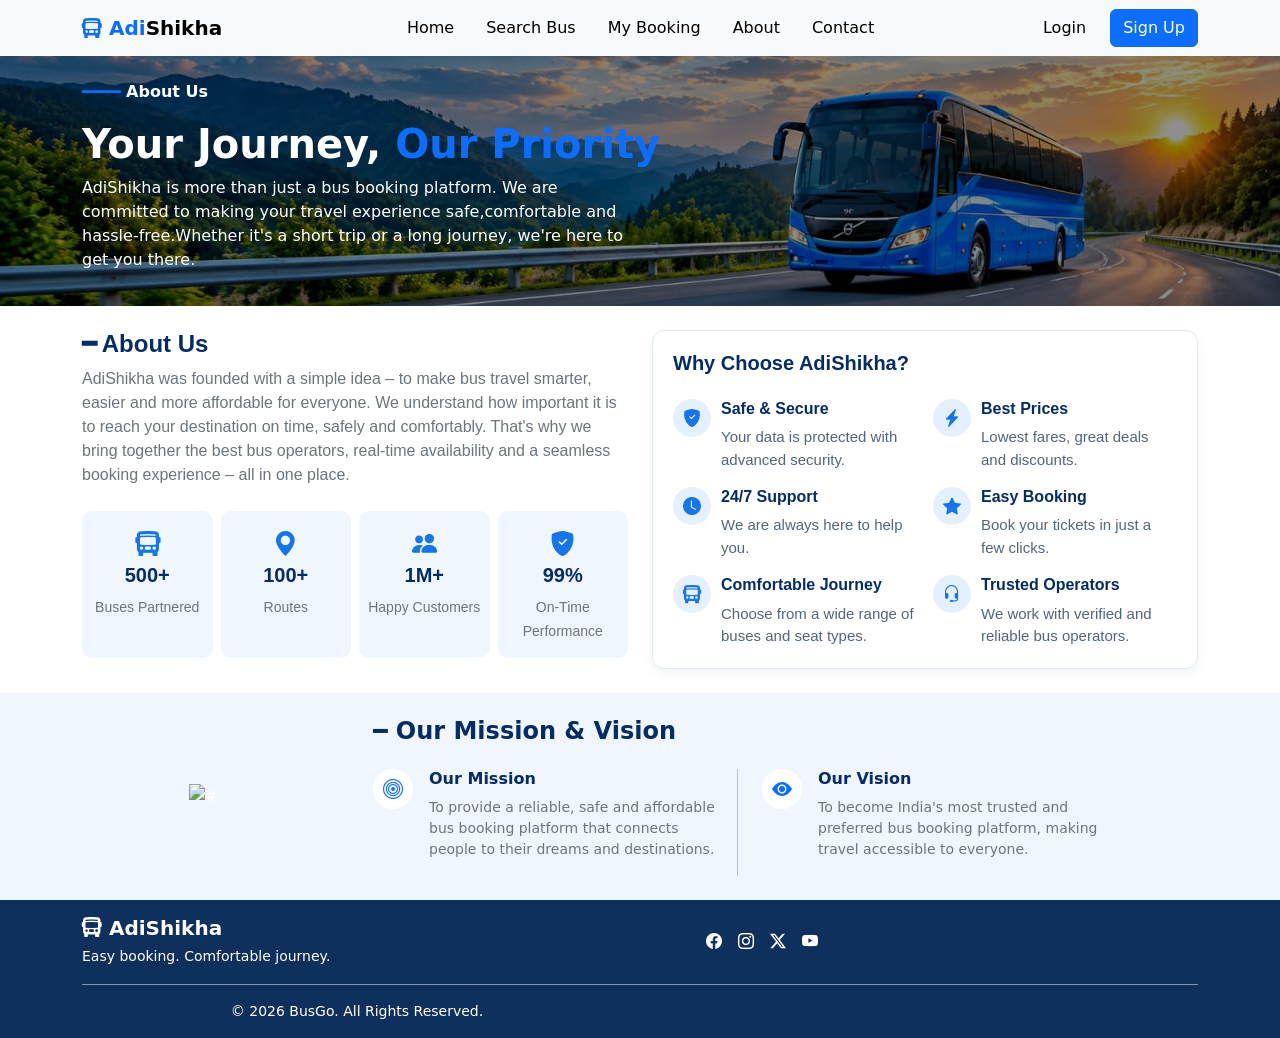
==== about.html @ f7db05e6 "Update code" ====
<!DOCTYPE html>
<html lang="en">
<head>
    <meta charset="UTF-8">
    <meta name="viewport" content="width=device-width, initial-scale=1.0">
    <title>AdiShikha | About</title>
    <link rel="stylesheet" href="about.css">
    <link rel="stylesheet" href="./bootstrap/css/bootstrap.css">
    <link rel="stylesheet" href="./Bootsrapicon/Bootsrapicon/bootstrap-icons.css">
</head>
<body>
    <script src="./bootstrap/js/bootstrap.js"></script>
       
    <nav class="navbar navbar-expand-lg bg-body-tertiary shadow-sm">
        <div class="container">
            <!-- logo -->
            <a class="navbar-brand fs-5 fw-bold" href="#">
                <i class="bi bi-bus-front-fill text-primary"></i>
                <span class="bus text-primary">Adi</span><span class="yatra text-black">Shikha</span>
            </a>

            <!-- navbar -->
            <div class="collapse navbar-collapse" id="navbarMenu">
                <ul class="navbar-nav mx-auto gap-3">
                    <li class="nav-item">
                        <a class="nav-link text-black" href="../index.html">Home</a>
                    </li>
                    <li class="nav-item">
                        <a class="nav-link text-black" href="../searchbus.html">Search Bus</a>
                    </li>
                    <li class="nav-item">
                        <a class="nav-link text-black" href="#">My Booking</a>
                    </li>
                    <li class="nav-item">
                        <a class="nav-link text-black" href="../about.html">About</a>
                    </li>
                    <li class="nav-item">
                        <a class="nav-link text-black" href="#">Contact</a>
                    </li>
                </ul>

                <!-- login,SignUp -->
                <div class="d-flex gap-2 align-items-center">
                    <a href="./Login&Signup/login.html" class="text-black text-decoration-none pb">Login</a>
                    <a href="./Login&Signup/signup.html" class="btn btn-primary ms-3">Sign Up</a>
                </div>
            </div>
        </div>
    </nav>
    <!-- hero section -->
    <div class="hero">
        <div class="container pt-0">
            <div class="text-white fw-Semi-bold">
                <p class="text-primary pt-4 fw-bold">━━━━
                    <span class=" text-white">  About Us</span>
                </p>
                <h1 class="fw-bold ">Your Journey,<span class="text-primary"> Our Priority</span></h1>

                <p>AdiShikha is more than just a bus booking platform. We are 
                committed to making your travel experience safe,comfortable
                and hassle-free.Whether it's a short trip or a long journey,
                we're here to get you there.</p>
            </div>
        </div>
    </div>

<!-- About Us Section -->
<div class="about-section py-4">
  <div class="container">
    <div class="row g-4">

      <!-- Left Side: About Us -->
        <div class="col-lg-6">
            <h2 class=" text-primary-emphasis fw-bold fs-4">━ About Us</h2>

            <p class="text-secondary w-70">
            AdiShikha was founded with a simple idea – to make bus
            travel smarter, easier and more affordable for everyone.
            We understand how important it is to reach your destination
            on time, safely and comfortably. That's why we bring together
            the best bus operators, real-time availability and a seamless
            booking experience – all in one place.
            </p>

        <!-- Statistics Cards -->
        <div class="row g-2 mt-3">

          <div class="col-6 col-md-3">
            <div class="stat-card">
              <i class="bi bi-bus-front-fill"></i>
              <h4 class="text-primary-emphasis fs-5 fw-bold">500+</h4>
              <small class=" text-secondary">Buses Partnered</small>
            </div>
          </div>

          <div class="col-6 col-md-3">
            <div class="stat-card">
              <i class="bi bi-geo-alt-fill"></i>
              <h4 class="text-primary-emphasis fs-5 fw-bold">100+</h4>
              <small class=" text-secondary">Routes</small>
            </div>
          </div>

          <div class="col-6 col-md-3">
            <div class="stat-card">
              <i class="bi bi-people-fill"></i>
              <h4 class="text-primary-emphasis fs-5 fw-bold">1M+</h4>
              <small class=" text-secondary">Happy Customers</small>
            </div>
          </div>

          <div class="col-6 col-md-3">
            <div class="stat-card">
              <i class="bi bi-shield-fill-check"></i>
              <h4 class="text-primary-emphasis fs-5 fw-bold">99%</h4>
              <small class=" text-secondary">On-Time Performance</small>
            </div>
          </div>

          </div>
      </div>

      <!-- Right Side: Why Choose Us -->
      <div class="col-lg-6">
        <div class="choose-card">
          <h3 class="text-primary-emphasis fs-5 fw-bold">Why Choose AdiShikha?</h3>

          <div class="row g-3">

            <div class="col-md-6 pt-3">
              <div class="feature-item">
                <i class="bi bi-shield-fill-check"></i>
                <div>
                  <h3 class="text-primary-emphasis fs-6 fw-bold">Safe & Secure</h3>
                  <p>Your data is protected with advanced security.</p>
                </div>
              </div>
            </div>

            <div class="col-md-6 pt-3">
              <div class="feature-item">
                <i class="bi bi-lightning-charge-fill"></i>
                <div>
                  <h3 class="text-primary-emphasis fs-6 fw-bold">Best Prices</h6>
                  <p>Lowest fares, great deals and discounts.</p>
                </div>
              </div>
            </div>

            <div class="col-md-6">
              <div class="feature-item">
                <i class="bi bi-clock-fill"></i>
                <div>
                  <h3 class="text-primary-emphasis fs-6 fw-bold">24/7 Support</h3>
                  <p>We are always here to help you.</p>
                </div>
              </div>
            </div>

            <div class="col-md-6">
              <div class="feature-item">
                <i class="bi bi-star-fill"></i>
                <div>
                  <h3 class="text-primary-emphasis fs-6 fw-bold">Easy Booking</h3>
                  <p>Book your tickets in just a few clicks.</p>
                </div>
              </div>
            </div>

            <div class="col-md-6">
              <div class="feature-item">
                <i class="bi bi-bus-front-fill"></i>
                <div>
                  <h3 class="text-primary-emphasis fs-6 fw-bold">Comfortable Journey</h3>
                  <p>Choose from a wide range of buses and seat types.</p>
                </div>
              </div>
            </div>

            <div class="col-md-6">
              <div class="feature-item">
                <i class="bi bi-headset"></i>
                <div>
                  <h3 class="text-primary-emphasis fs-6 fw-bold">Trusted Operators</h3>
                  <p>We work with verified and reliable bus operators.</p>
                </div>
              </div>
            </div>
          </div>
        </div>
      </div>
    </div>
  </div>
</div>

<!-- Our Mission & Vision -->
<div class="contant py-4">
  <div class="container">
    <div class="row align-items-center g-5">

      <!-- Bus Image -->
      <div class="col-md-3 text-center">
        <img src="../images/bus.jpeg"
             alt="#"
             class="img-fluid w-100 round-2">
      </div>

      <!-- Mission & Vision -->
      <div class="col-md-8">

        <h2 class="text-primary-emphasis fw-bold fs-4 mb-4">
          ━ Our Mission & Vision
        </h2>

        <div class="row g-4">

          <!-- Mission -->
          <div class="col-md-6">
            <div class="d-flex gap-3 align-items-start">

              <div class="bg-white text-primary rounded-circle
                          d-flex justify-content-center align-items-center
                          flex-shrink-0"
                   style="width:40px; height:40px;">
                <i class="bi bi-bullseye fs-5"></i>
              </div>

              <div>
                <h5 class="text-primary-emphasis fw-bold fs-6">
                  Our Mission
                </h5>
                <p class="text-secondary small">
                  To provide a reliable, safe and affordable bus
                  booking platform that connects people to their
                  dreams and destinations.
                </p>
              </div>

            </div>
          </div>

          <!-- Our Vision -->
          <div class="col-md-6 border-start border-primary-subtle ps-4">
            <div class="d-flex gap-3 align-items-start">

              <div class="bg-white text-primary rounded-circle
                          d-flex justify-content-center align-items-center
                          flex-shrink-0"
                   style="width:40px; height:40px;">
                <i class="bi bi-eye-fill fs-5"></i>
              </div>

              <div>
                <h5 class="text-primary-emphasis fw-bold fs-6">
                  Our Vision
                </h5>
                <p class="text-secondary small">
                  To become India's most trusted and preferred
                  bus booking platform, making travel accessible
                  to everyone.
                </p>
              </div>

            </div>
          </div>

        </div>
      </div>

    </div>
  </div>
</div>

<footer class="footer text-white py-3">
    <div class="container">

        <div class="row align-items-center gy-3">

            <!-- Logo and Tagline -->
            <div class="col-md-4 text-center text-md-start">
                <h5 class="fw-bold mb-1">
                    <i class="bi bi-bus-front-fill"></i> AdiShikha
                </h5>
                <small>Easy booking. Comfortable journey.</small>
            </div>

            <!-- Social Icons -->
            <div class="col-md-4 d-flex justify-content-center justify-content-md-end gap-3">
                <a href="#" class="text-white"><i class="bi bi-facebook"></i></a>
                <a href="#" class="text-white"><i class="bi bi-instagram"></i></a>
                <a href="#" class="text-white"><i class="bi bi-twitter-x"></i></a>
                <a href="#" class="text-white"><i class="bi bi-youtube"></i></a>
            </div>

        </div>

        <hr class="border-light opacity-50">

        <!-- Copyright: Exact center -->
        <p class="text-center small mb-0">
            © 2026 BusGo. All Rights Reserved.
        </p>

    </div>
</footer>


</body>
</html>
---- about.css ----
.hero{
    background-image:linear-gradient(rgba(0,0,0,0.44),rgba(0,0,0,0.44)), url("./Images/Search bus.jpeg ");
    background-size: cover;
    background-position: center;
    height: 250px;
}
.container{
    color:#ffffff;
}
.container p{
    text-align: left;
    max-width: 550px;
    line-height: 1.5;
}
.about-section {
  background: #ffffff;
  font-family: 'Poppins', sans-serif;
  color: #12315c;
}
.stat-card {
  background: #f0f6ff;
  border-radius: 10px;
  padding: 15px 5px;
  text-align: center;
  height: 100%;
}
.stat-card i {
  font-size: 25px;
  color: #1675e8;
}
.choose-card {
  border: 1px solid #e2eaf5;
  border-radius: 12px;
  padding: 20px;
  height: 100%;
  box-shadow: 0 4px 12px rgba(0, 40, 90, 0.05);
}

.feature-item {
  display: flex;
  gap: 10px;
  align-items: flex-start;
}

.feature-item i {
  background: #e5f0ff;
  color: #1675e8;
  border-radius: 50%;
  min-width: 38px;
  height: 38px;
  display: flex;
  justify-content: center;
  align-items: center;
  font-size: 18px;
}
.feature-item p {
  font-size: 15px;
  line-height: 1.5;
  color: #52657e;
  margin: 0;
}
.contant{
  background: #f0f6ff;
}
.footer{
  background: #0f305d;
}
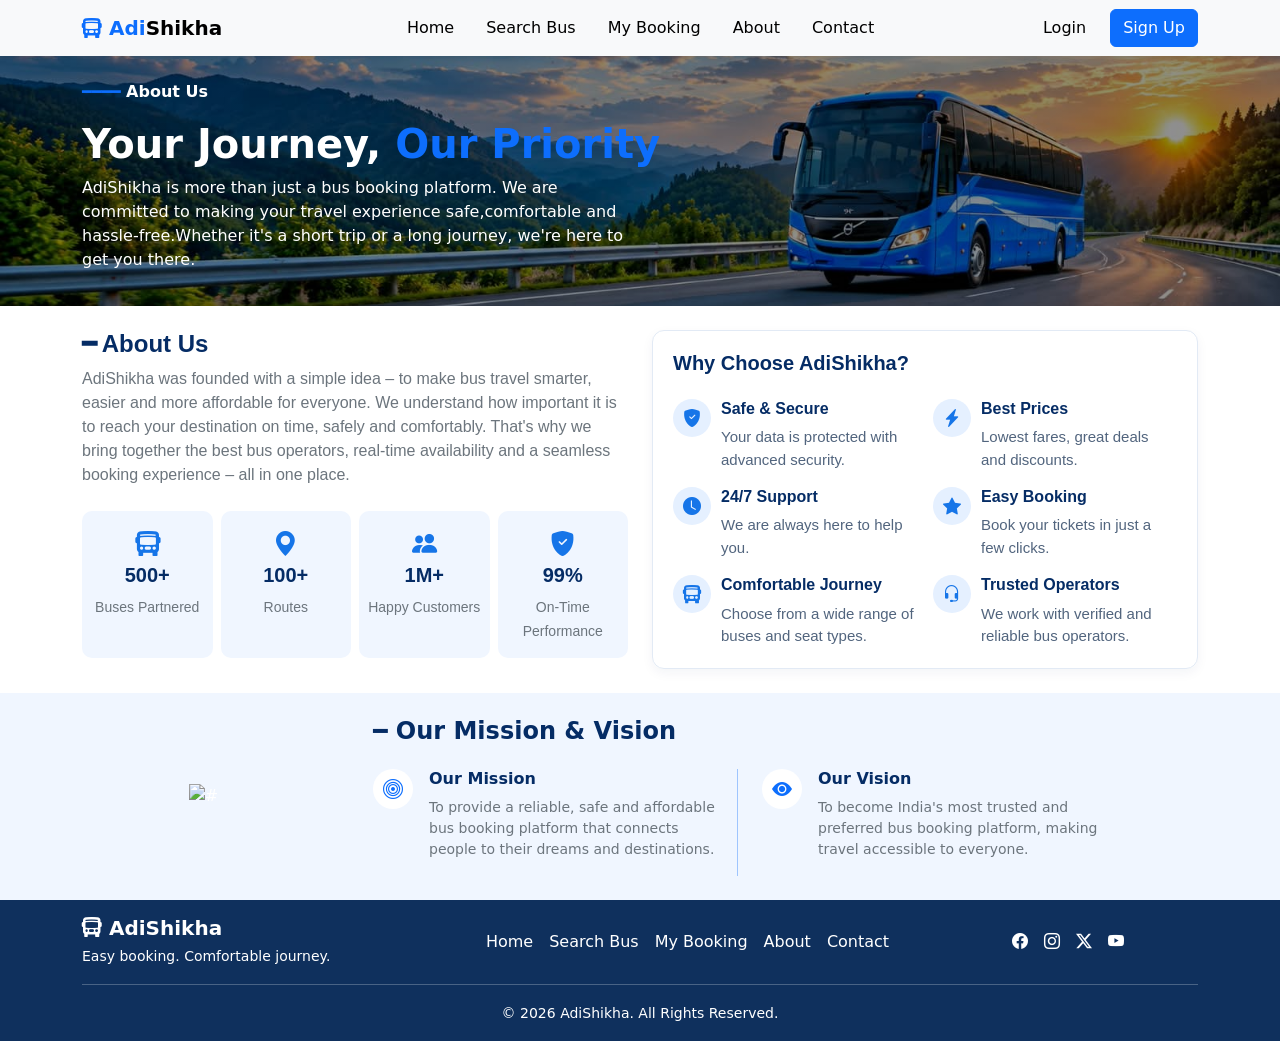
==== commit 20a545f9: "bharti" ====
--- a/about.html
+++ b/about.html
@@ -35,7 +35,7 @@
                         <a class="nav-link text-black" href="../about.html">About</a>
                     </li>
                     <li class="nav-item">
-                        <a class="nav-link text-black" href="#">Contact</a>
+                        <a class="nav-link text-black" href="../contact.html">Contact</a>
                     </li>
                 </ul>
 
@@ -283,9 +283,20 @@
                 </h5>
                 <small>Easy booking. Comfortable journey.</small>
             </div>
+            
+             <!-- Footer Links -->
+            <div class="col-md-5 text-center">
+                <div class="d-flex justify-content-center gap-3 flex-wrap">
+                    <a href="index.html" class="text-white text-decoration-none">Home</a>
+                    <a href="searchbus.html" class="text-white text-decoration-none">Search Bus</a>
+                    <a href="#" class="text-white text-decoration-none">My Booking</a>
+                    <a href="about.html" class="text-white text-decoration-none">About</a>
+                    <a href="contact.html" class="text-white text-decoration-none">Contact</a>
+                </div>
+            </div>
 
             <!-- Social Icons -->
-            <div class="col-md-4 d-flex justify-content-center justify-content-md-end gap-3">
+            <div class="col-md-3 d-flex justify-content-center align-items-center gap-3">
                 <a href="#" class="text-white"><i class="bi bi-facebook"></i></a>
                 <a href="#" class="text-white"><i class="bi bi-instagram"></i></a>
                 <a href="#" class="text-white"><i class="bi bi-twitter-x"></i></a>
@@ -294,12 +305,11 @@
 
         </div>
 
-        <hr class="border-light opacity-50">
-
-        <!-- Copyright: Exact center -->
-        <p class="text-center small mb-0">
-            © 2026 BusGo. All Rights Reserved.
-        </p>
+        <hr class="border-light">
+
+        <div class="text-center">
+            <small>© 2026 AdiShikha. All Rights Reserved.</small>
+        </div>
 
     </div>
 </footer>
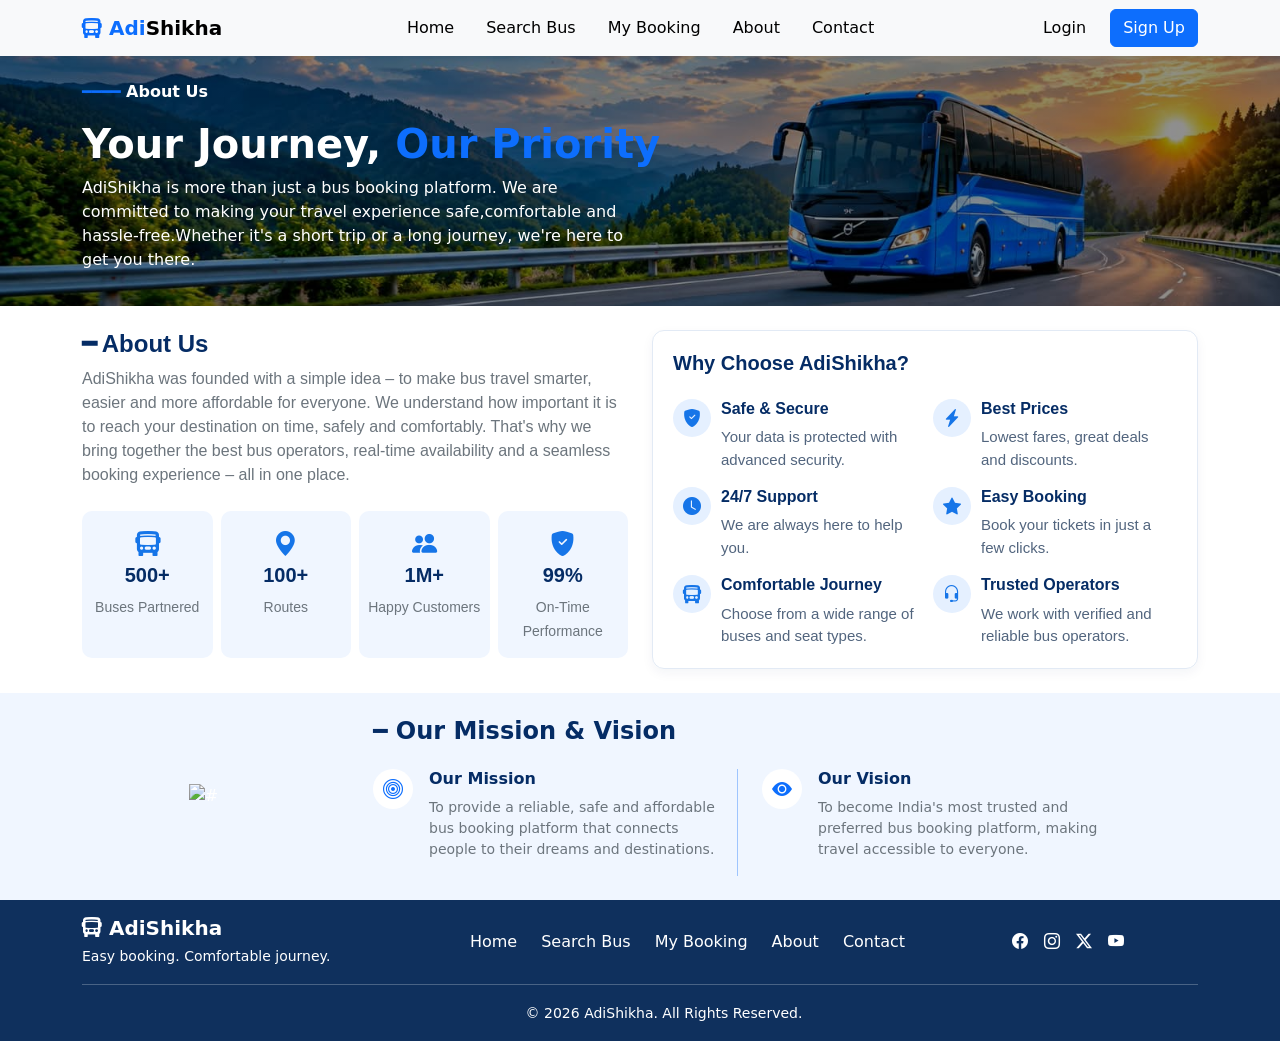
==== commit 6e2242f4: "bharti" ====
--- a/about.html
+++ b/about.html
@@ -286,7 +286,7 @@
             
              <!-- Footer Links -->
             <div class="col-md-5 text-center">
-                <div class="d-flex justify-content-center gap-3 flex-wrap">
+                <div class="d-flex justify-content-center gap-4 flex-wrap">
                     <a href="index.html" class="text-white text-decoration-none">Home</a>
                     <a href="searchbus.html" class="text-white text-decoration-none">Search Bus</a>
                     <a href="#" class="text-white text-decoration-none">My Booking</a>
@@ -307,7 +307,7 @@
 
         <hr class="border-light">
 
-        <div class="text-center">
+        <div class="text-center ms-5">
             <small>© 2026 AdiShikha. All Rights Reserved.</small>
         </div>
 
